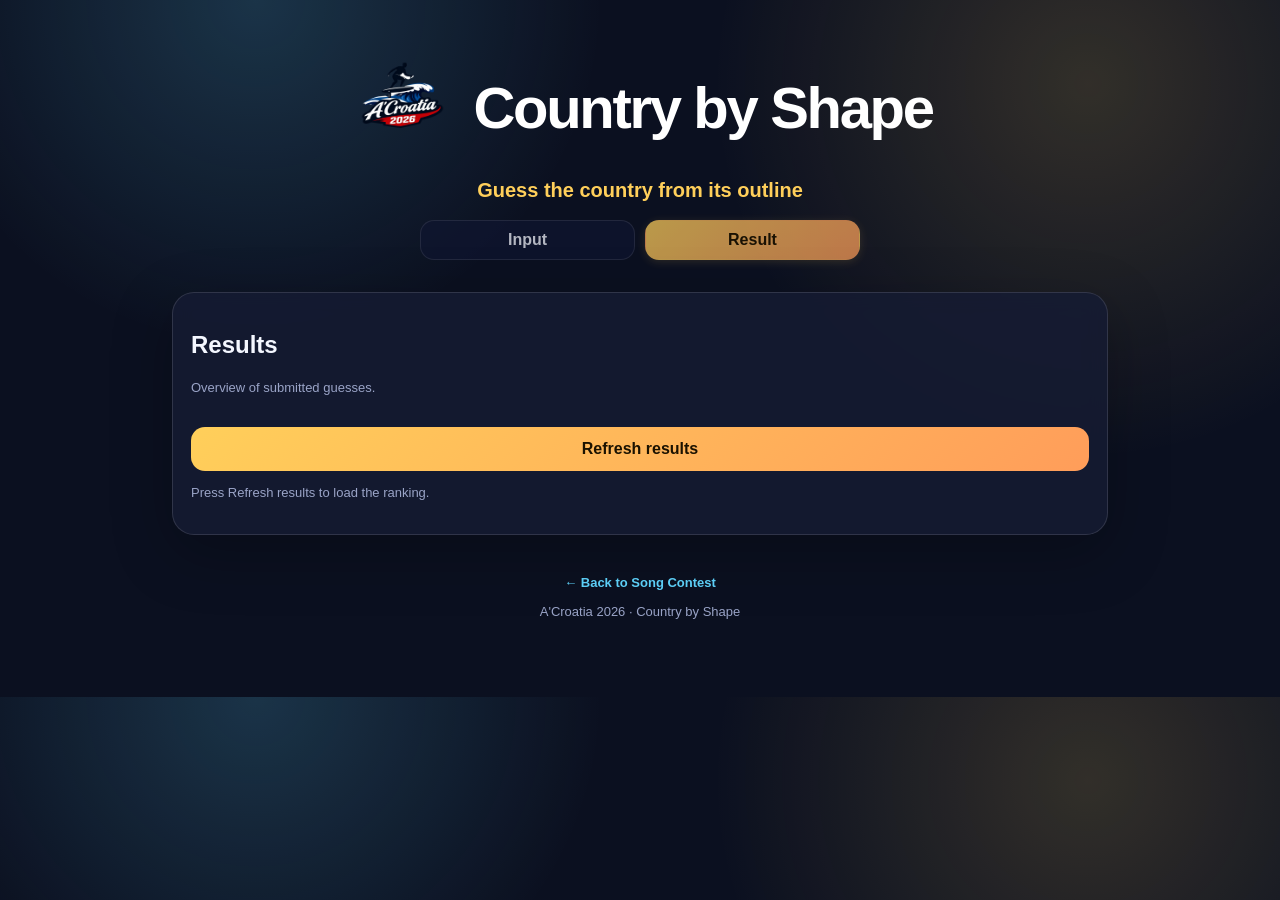
==== country-by-shape.html @ e0449233 "Add Country by Shape as a separate scoring game with API support. Introduce a dedicated page with pa" ====
<!doctype html>
<html lang="en">
<head>
  <meta charset="utf-8" />
  <meta name="viewport" content="width=device-width,initial-scale=1" />
  <title>Country by Shape – A'Croatia 2026</title>
  <link rel="stylesheet" href="css/style.css?v=42" />
</head>
<body>
  <div class="wrap">
    <header>
      <h1 class="title">
        <a href="https://www.chillex.cloud/Challenge/" target="_blank">
          <img src="./images/logo.png" alt="A'Croatia Logo" class="logo">
        </a>
        <span>Country by Shape</span>
      </h1>

      <div class="sub-row">
        <div class="sub">Guess the country from its outline</div>
      </div>

      <div class="tabs">
        <button id="tabInputBtn" class="secondary" onclick="showInput()">Input</button>
        <button id="tabResultBtn" class="secondary active" onclick="showResult()">Result</button>
      </div>
    </header>

    <section id="inputView" class="card" style="display:none">
      <h2>Your Guess</h2>
      <p class="small">Enter each player one by one. Already submitted players cannot be submitted again.</p>

      <label for="playerName">Player</label>
      <select id="playerName" autocomplete="off"></select>

      <div id="countryList" class="country-list"></div>

      <div id="correctCounter" class="country-correct-counter">0/20 correct</div>
      <button id="submitCountryResultBtn" type="button" onclick="submitCountryResult()">Submit result</button>

      <div id="inputMessage" class="msg"></div>
    </section>

    <section id="resultView" class="card">
      <h2>Results</h2>
      <p class="small">Overview of submitted guesses.</p>
      <button id="refreshResultBtn" onclick="loadCountryResults()">Refresh results</button>
      <div id="countryResults"><p class="small">Press Refresh results to load the ranking.</p></div>
    </section>

    <footer>
      <a href="index.html">← Back to Song Contest</a>
      <p class="small">A'Croatia 2026 · Country by Shape</p>
    </footer>
  </div>

  <div id="inputPasswordOverlay" class="modal-overlay" style="display:none">
    <div class="modal country-password-modal">
      <h2>Input access</h2>
      <p class="small">Enter the password to enter results.</p>
      <label for="inputPassword">Password</label>
      <input id="inputPassword" type="password" autocomplete="off" onkeydown="if(event.key==='Enter')submitInputPassword()" />
      <div id="inputPasswordMessage" class="msg"></div>
      <div class="modal-actions">
        <button class="secondary" type="button" onclick="closeInputPasswordModal()">Cancel</button>
        <button type="button" onclick="submitInputPassword()">Continue</button>
      </div>
    </div>
  </div>

  <script src="js/country-by-shape.js?v=42"></script>
</body>
</html>
---- css/style.css ----
:root{
  --bg:#0b1020; --card:#151b33; --muted:#9aa4c7; --text:#f4f7ff;
  --accent:#ffcf5a; --accent2:#60d6ff; --danger:#ff6b6b; --ok:#7CFFB2;
  --border:rgba(255,255,255,.12); --success:#28a745;
}
*{box-sizing:border-box}
body{margin:0;font-family:-apple-system,BlinkMacSystemFont,"Segoe UI",Roboto,Arial,sans-serif;background:radial-gradient(circle at 20% 0%,rgba(96,214,255,.18),transparent 28%),radial-gradient(circle at 85% 12%,rgba(255,207,90,.16),transparent 30%),var(--bg);color:var(--text)}
.wrap{max-width:980px;margin:0 auto;padding:22px}
header{padding:26px 0 16px;text-align:center}
h1{margin:0;font-size:clamp(30px,7vw,58px);line-height:1;letter-spacing:-.04em;color:#fff}
.title{
    display:flex;
    align-items:center;
    justify-content:center;
    gap:16px;
    color:#fff;
}

.logo{
    height:1.9em;
    width:auto;
}
.title > span,
.title > span span{color:#fff}
.sub-row{display:flex;align-items:center;justify-content:center;gap:12px;margin-top:12px;max-width:520px;margin-left:auto;margin-right:auto}
.sub{color:var(--accent);margin-top:0;font-size:20px;font-weight:600}
.rules-btn{width:auto;margin:0;padding:5px 12px;font-size:12px;font-weight:700;line-height:1;opacity:.85;white-space:nowrap}
.rules-btn:hover{opacity:1}
.card{background:rgba(21,27,51,.86);border:1px solid var(--border);border-radius:22px;padding:18px;margin:16px 0;box-shadow:0 18px 60px rgba(0,0,0,.25);backdrop-filter:blur(10px)}
label{display:block;margin:12px 0 7px;color:#dbe4ff;font-weight:700}
input,select,button{width:100%;font-size:16px;border-radius:14px;border:1px solid var(--border);padding:13px 14px;background:#0f1530;color:var(--text)}
select:focus,input:focus{outline:2px solid rgba(96,214,255,.55)}
.grid{display:grid;grid-template-columns:repeat(5,1fr);gap:10px}
.points{font-size:22px;color:var(--accent);font-weight:900}
button{cursor:pointer;background:linear-gradient(135deg,var(--accent),#ff9d5a);color:#1b1200;font-weight:900;border:0;margin-top:16px}
button.secondary{background:#0f1530;color:var(--text);border:1px solid var(--border)}
button:disabled{opacity:.55;cursor:not-allowed}
button.completed{background:var(--success);color:white;opacity:1;cursor:not-allowed}
.vote-message{margin-top:12px}
.msg{padding:12px 14px;border-radius:14px;margin-top:12px;display:none}
.msg.ok{display:block;background:rgba(124,255,178,.12);border:1px solid rgba(124,255,178,.35);color:var(--ok)}
.msg.err{display:block;background:rgba(255,107,107,.12);border:1px solid rgba(255,107,107,.35);color:var(--danger)}
.songlist{display:grid;grid-template-columns:repeat(2,1fr);gap:8px;margin-top:8px}
.song{
  padding:10px 12px;
  background:rgba(255,255,255,.05);
  border:1px solid var(--border);
  border-radius:12px;
  display:flex;
  align-items:center;
  gap:10px;
}

.song-line{
  display:flex;
  flex-direction:column;
  gap:4px;
  min-width:0;
}

.song-title{
  font-weight:700;
  color:#fff;
  line-height:1.3;
}

.song-artist{
  color:var(--muted);
  font-size:14px;
  line-height:1.3;
}

.result-song-cell .song-line{
  gap:2px;
}
.small{color:var(--muted);font-size:13px;line-height:1.45}
.reset-browser-vote{margin-top:12px;text-align:center}
.reset-browser-vote a{color:var(--muted);font-size:12px;text-decoration:underline;opacity:.75}
.reset-browser-vote a:hover{opacity:1}
.result-stats{display:grid;grid-template-columns:repeat(2,1fr);gap:10px;margin:14px 0}
.stat{background:rgba(255,255,255,.05);border:1px solid var(--border);border-radius:16px;padding:12px}
.stat-head{display:flex;align-items:center;justify-content:space-between;gap:8px}
.stat-inline{display:flex;align-items:baseline;gap:8px;flex-wrap:wrap;min-width:0}
.stat-inline b{font-size:24px;color:var(--accent);line-height:1.1;flex:0 0 auto}
.stat-label{display:inline;margin:0;color:var(--muted);font-size:13px;line-height:1.35}
.stat-expand-btn{width:auto;min-width:36px;margin:0;padding:6px 10px;font-size:14px;line-height:1;background:rgba(255,255,255,.04);color:var(--text);border:1px solid var(--border);font-weight:700}
.stat-expand-btn:hover{background:rgba(255,255,255,.08)}
.stat-details{margin-top:12px;padding-top:12px;border-top:1px solid var(--border);text-align:left}
.voter-group + .voter-group{margin-top:12px}
.voter-group h4{margin:0 0 6px;font-size:12px;text-transform:uppercase;letter-spacing:.04em;color:var(--muted)}
.voter-group ul{margin:0;padding-left:18px}
.voter-group li{margin:3px 0;font-size:14px}
.voter-group .empty{color:var(--muted);font-size:13px;font-style:italic;list-style:none;padding-left:0}
table{width:100%;border-collapse:collapse;margin-top:10px}
th,td{padding:10px;border-bottom:1px solid var(--border);text-align:left}
th{color:var(--muted);font-size:13px;text-transform:uppercase;letter-spacing:.04em}
.rank{font-weight:900;color:var(--accent)}
.bar{height:10px;background:rgba(255,255,255,.08);border-radius:999px;overflow:hidden}
.bar span{display:block;height:100%;background:linear-gradient(90deg,var(--accent2),var(--accent));border-radius:999px}
footer{color:var(--muted);text-align:center;padding:24px 0 40px;font-size:13px}
footer a{color:var(--accent2);text-decoration:none;font-weight:600}
footer a:hover{text-decoration:underline}
.tabs{display:flex;gap:10px;flex-wrap:wrap;justify-content:center;margin-top:18px;max-width:440px;margin-left:auto;margin-right:auto}
.tabs button{flex:1 1 0;width:auto;min-width:0;margin:0;padding:10px 14px;background:#0f1530;color:var(--text);border:1px solid var(--border);font-weight:700;opacity:.72;transition:background .15s,border-color .15s,color .15s,box-shadow .15s,opacity .15s}
.tabs button.active{background:linear-gradient(135deg,rgba(255,207,90,.82),rgba(255,157,90,.82));color:#1b1200;border-color:transparent;font-weight:900;opacity:.88;box-shadow:0 2px 10px rgba(255,207,90,.16)}
#refreshResultsBtn{opacity:.72}
.modal-overlay{position:fixed;inset:0;z-index:9999;background:rgba(0,0,0,.65);display:flex;align-items:center;justify-content:center;padding:20px}
.modal{width:min(460px,100%);background:rgba(21,27,51,.98);border:1px solid var(--border);border-radius:24px;box-shadow:0 28px 90px rgba(0,0,0,.45);padding:22px;text-align:center}
.modal h2{margin-top:0}.modal p{color:var(--muted)}
.confirm-voter-name,.modal p.confirm-voter-name{margin:0 0 6px;font-size:16px;font-weight:600;color:var(--accent);line-height:1.3}
.confirm-vote-summary{margin:14px 0 16px;text-align:left}
.confirm-vote-row{display:flex;align-items:flex-start;gap:10px;padding:8px 10px;background:rgba(255,255,255,.05);border:1px solid var(--border);border-radius:10px;margin-bottom:6px}
.confirm-vote-row:last-child{margin-bottom:0}
.confirm-points{flex:0 0 auto;display:flex;align-items:baseline;gap:4px;min-width:72px;line-height:1.3}
.confirm-points-value{font-size:22px;font-weight:900;color:var(--accent)}
.confirm-points-label{font-size:13px;font-weight:600;color:var(--muted)}
.confirm-song{flex:1 1 auto;font-size:14px;line-height:1.35;text-align:left;overflow-wrap:anywhere}
.confirm-song-stack{display:flex;flex-direction:column;gap:4px}
.modal-actions{display:grid;grid-template-columns:1fr 1fr;gap:10px}
.rules-modal{width:min(560px,100%);max-height:85vh;overflow-y:auto;text-align:left}
.rules-modal h2{margin-top:0;text-align:center;color:var(--text)}
.rules-modal h3{margin:18px 0 8px;font-size:15px;color:var(--accent)}
.rules-modal p{margin:0 0 8px;color:var(--muted);font-size:14px;line-height:1.5}
.rules-list{margin:0 0 4px;padding-left:20px;color:var(--text)}
.rules-list li{margin:6px 0;font-size:14px;line-height:1.45}
.rules-list-highlight li{font-weight:600}
.rules-got-it{width:auto;min-width:120px;max-width:160px;margin:18px auto 0;padding:10px 18px;display:block;font-size:15px;opacity:.72}
.rules-got-it:hover{opacity:.88}
@media(max-width:760px){.grid{grid-template-columns:1fr}.wrap{padding:14px}.card{padding:15px}.songlist{grid-template-columns:1fr}}
@media(max-width:560px){
  .result-stats{grid-template-columns:1fr}
  .modal-actions{grid-template-columns:1fr}
  .sub-row{flex-direction:column;align-items:center;gap:8px;padding:0 10px}
  .sub{font-size:18px;text-align:center}
  .rules-btn{margin:0}
  .modal-overlay{padding:14px;align-items:center;justify-content:center}
  .rules-modal{padding:18px 16px 16px;text-align:center}
  .rules-modal h2,.rules-modal h3,.rules-modal p{text-align:center}
  .rules-list{display:inline-block;text-align:left;margin-left:auto;margin-right:auto;max-width:100%}
  .rules-got-it{min-width:110px;max-width:140px;padding:9px 16px;font-size:14px}
}


/* Results table: compact columns for rank, points and bar; song gets remaining width */
#results table{
  width:100%;
  table-layout:auto;
}

#results th:nth-child(1),
#results td:nth-child(1){
  width:1%;
  white-space:nowrap;
  text-align:center;
  padding-left:6px;
  padding-right:8px;
}

#results th:nth-child(2),
#results td:nth-child(2){
  width:auto;
  min-width:0;
  overflow-wrap:anywhere;
}

#results th:nth-child(3),
#results td:nth-child(3){
  width:1%;
  white-space:nowrap;
  text-align:center;
  padding-left:8px;
  padding-right:8px;
}

#results th:nth-child(4),
#results td:nth-child(4){
  width:70px;
  min-width:70px;
  max-width:70px;
  padding-left:6px;
  padding-right:0;
}

#results .bar{
  width:64px;
}

@media(max-width:560px){
  #results th,
  #results td{
    padding-top:8px;
    padding-bottom:8px;
  }

  #results th:nth-child(1),
  #results td:nth-child(1){
    padding-left:2px;
    padding-right:5px;
  }

  #results th:nth-child(3),
  #results td:nth-child(3){
    padding-left:5px;
    padding-right:5px;
  }

  #results th:nth-child(4),
  #results td:nth-child(4){
    width:48px;
    min-width:48px;
    max-width:48px;
    padding-left:4px;
  }

  #results .bar{
    width:44px;
  }
}

.song{
  display:flex;
  align-items:center;
  justify-content:flex-start;
  gap:8px;
  text-align:left;
}

.song b{
  flex:0 0 auto;
}

.song .song-line{
  flex:1 1 auto;
  min-width:0;
  text-align:left;
  overflow-wrap:anywhere;
}

.spotifyLink{
  flex:0 0 auto;
  text-decoration:none;
  font-size:22px;
  margin-left:auto;
  border-radius:8px;
  padding:2px 6px;
  transition:background .15s,box-shadow .15s,filter .15s,transform .15s;
}

.spotifyLink:hover{
  transform:scale(1.2);
}

.spotifyLink.active{
  background:rgba(124,255,178,.18);
  box-shadow:0 0 0 2px var(--ok);
  filter:hue-rotate(85deg) saturate(2.4);
}

.best-ever-section{
  margin-top:22px;
  padding-top:20px;
  border-top:1px solid var(--border);
}

.best-ever-heading{
  margin:0 0 6px;
  font-size:20px;
  color:var(--accent);
}

.best-ever-results{
  display:grid;
  gap:8px;
  margin-top:10px;
}

.best-ever-result{
  width:100%;
  margin:0;
  padding:12px 14px;
  text-align:left;
  background:rgba(255,255,255,.05);
  border:1px solid var(--border);
  color:var(--text);
  display:flex;
  flex-direction:column;
  gap:4px;
}

.best-ever-result:hover{
  background:rgba(255,255,255,.08);
  border-color:rgba(96,214,255,.35);
}

.best-ever-result-title{
  font-weight:700;
  line-height:1.3;
}

.best-ever-result-artist{
  color:var(--muted);
  font-size:14px;
}

.best-ever-selected{
  margin-top:12px;
  padding:12px 14px;
  background:rgba(255,207,90,.08);
  border:1px solid rgba(255,207,90,.25);
  border-radius:14px;
}

.best-ever-selected-row{
  display:flex;
  align-items:center;
  justify-content:space-between;
  gap:12px;
}

.best-ever-selected-text{
  display:flex;
  flex-direction:column;
  gap:4px;
  min-width:0;
}

.best-ever-artist{
  color:var(--muted);
  font-size:14px;
}

.best-ever-preview{
  flex:0 0 auto;
  color:var(--accent);
  text-decoration:none;
  font-weight:700;
  white-space:nowrap;
}

.best-ever-preview:hover{
  text-decoration:underline;
}

.best-ever-empty{
  margin:8px 0 0;
}

#bestEverSubmitBtn{
  margin-top:14px;
}

.country-list{
  display:grid;
  gap:8px;
  margin-top:16px;
}

.country-row{
  display:flex;
  align-items:center;
  justify-content:space-between;
  gap:12px;
  padding:10px 12px;
  background:rgba(255,255,255,.05);
  border:1px solid var(--border);
  border-radius:12px;
}

.country-label{
  font-weight:700;
  color:#fff;
}

.country-correct-label{
  display:flex;
  align-items:center;
  gap:8px;
  margin:0;
  color:var(--muted);
  font-size:14px;
  font-weight:600;
  cursor:pointer;
  white-space:nowrap;
}

.country-correct-checkbox{
  width:auto;
  margin:0;
  padding:0;
  accent-color:var(--accent);
  cursor:pointer;
}

.country-correct-counter{
  margin-top:16px;
  text-align:center;
  font-size:22px;
  font-weight:900;
  color:var(--accent);
}

#submitCountryResultBtn{
  margin-top:12px;
}

.country-results-table .country-result-name{
  display:block;
  font-weight:700;
  color:#fff;
}

.country-results-table .country-result-meta{
  display:block;
  margin-top:2px;
}

.country-password-modal{
  text-align:left;
}

.country-password-modal h2{
  text-align:center;
}

.country-password-modal .modal-actions{
  margin-top:16px;
}
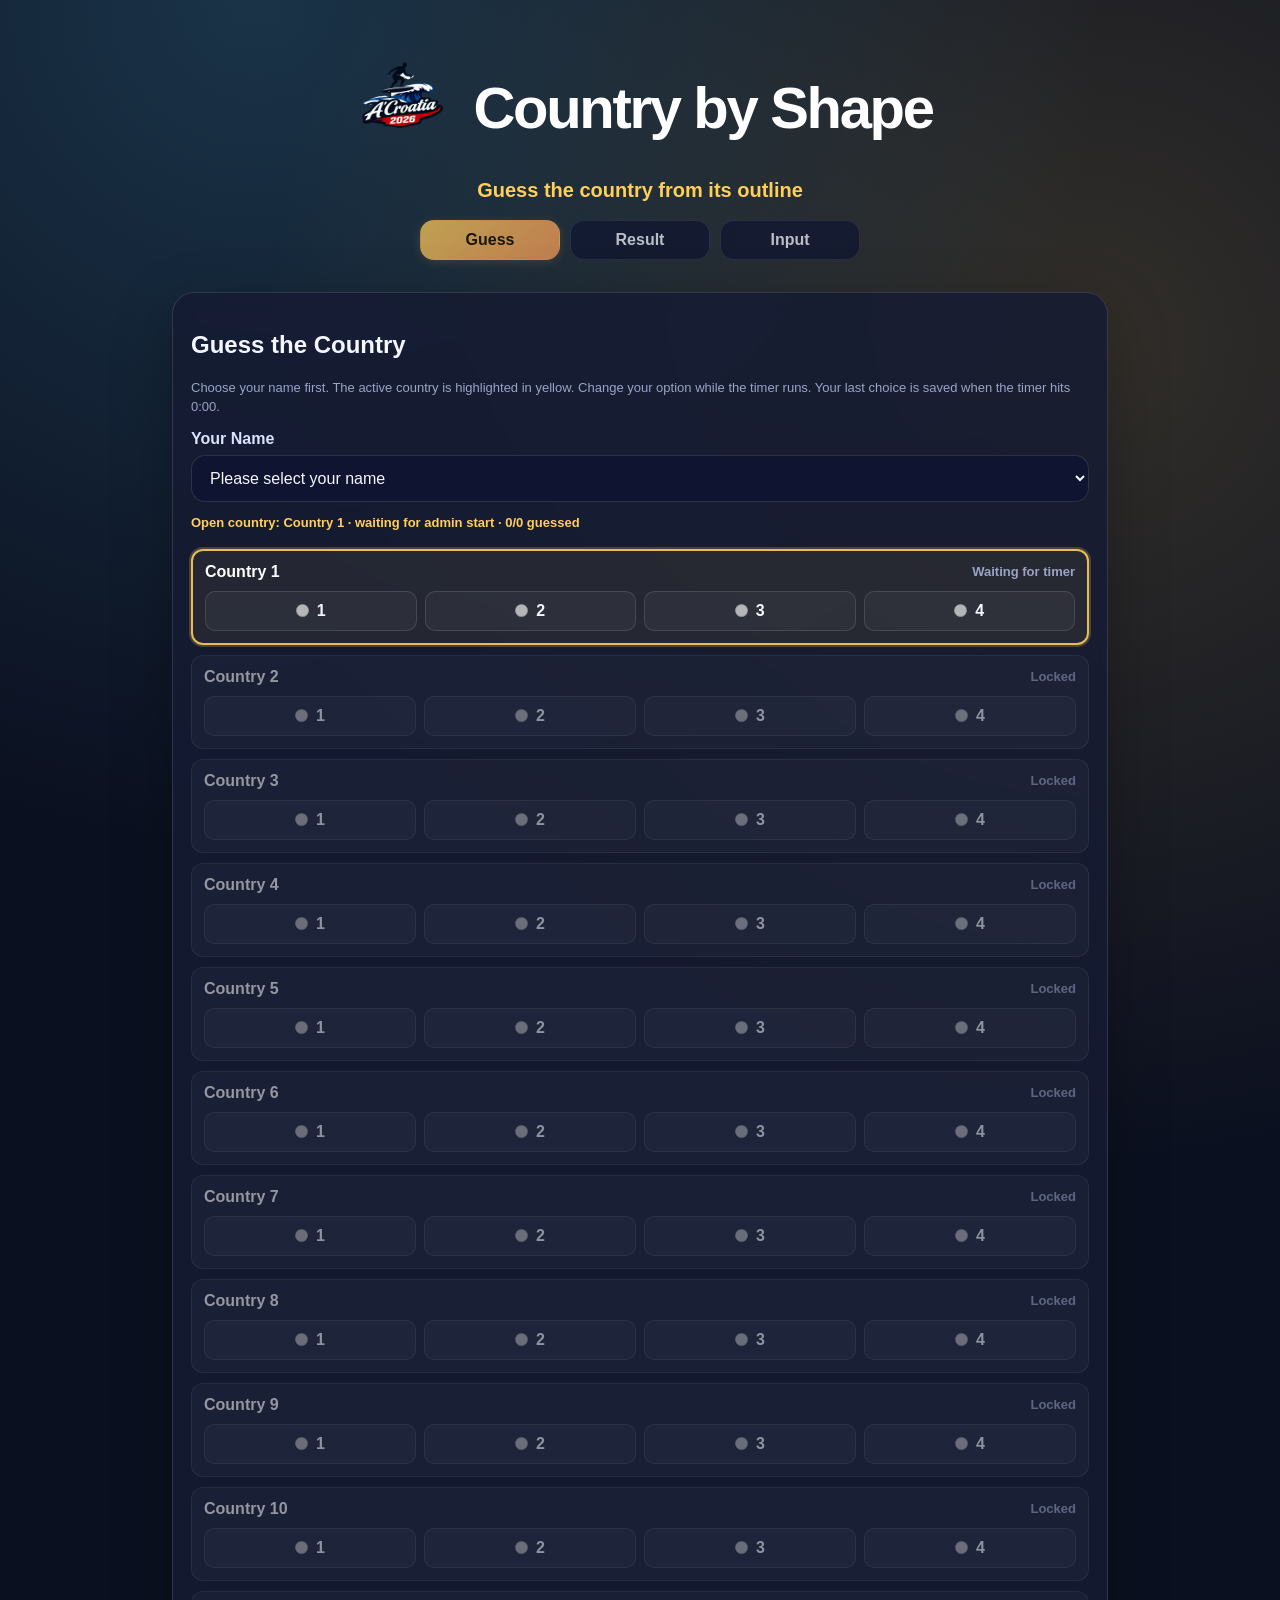
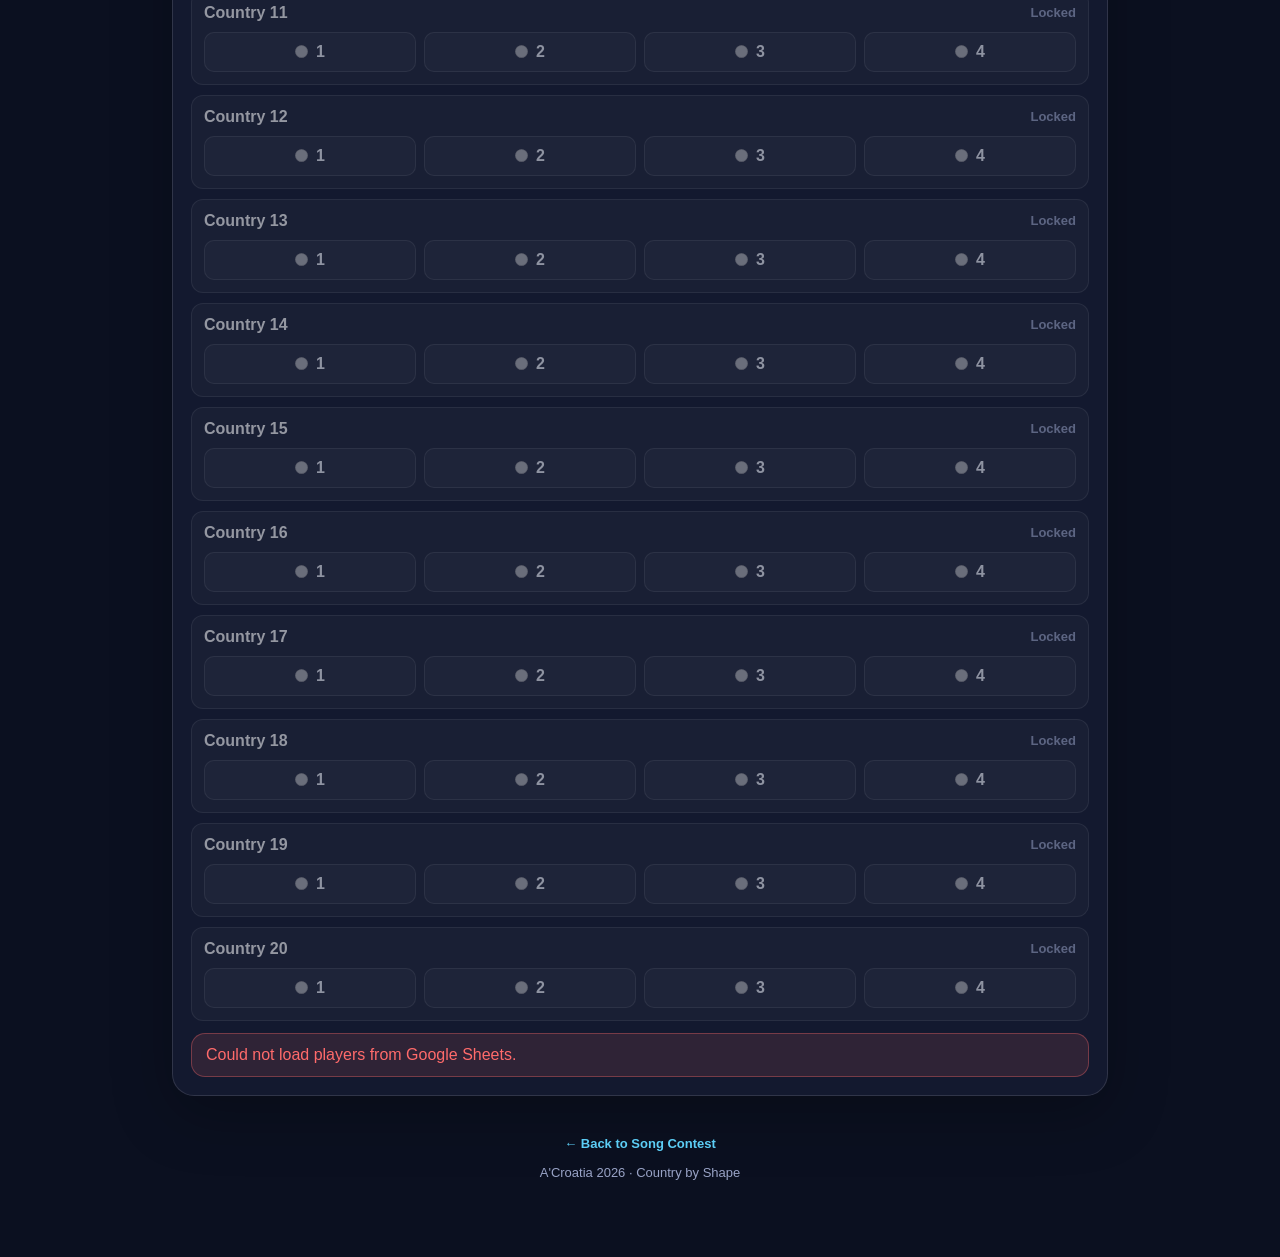
==== commit 279c982d: "Add admin-driven Country by Shape guessing flow with local 30s timers. Fix Apps Script getRange usag" ====
--- a/country-by-shape.html
+++ b/country-by-shape.html
@@ -4,7 +4,7 @@
   <meta charset="utf-8" />
   <meta name="viewport" content="width=device-width,initial-scale=1" />
   <title>Country by Shape – A'Croatia 2026</title>
-  <link rel="stylesheet" href="css/style.css?v=42" />
+  <link rel="stylesheet" href="css/style.css?v=54" />
 </head>
 <body>
   <div class="wrap">
@@ -21,27 +21,38 @@
       </div>
 
       <div class="tabs">
+        <button id="tabGuessBtn" class="secondary active" onclick="showGuess()">Guess</button>
+        <button id="tabResultBtn" class="secondary" onclick="showResult()">Result</button>
         <button id="tabInputBtn" class="secondary" onclick="showInput()">Input</button>
-        <button id="tabResultBtn" class="secondary active" onclick="showResult()">Result</button>
       </div>
     </header>
 
+    <section id="guessView" class="card">
+      <h2>Guess the Country</h2>
+      <p class="small">Choose your name first. The active country is highlighted in yellow. Change your option while the timer runs. Your last choice is saved when the timer hits 0:00.</p>
+
+      <label for="guessPlayerName">Your Name</label>
+      <select id="guessPlayerName" autocomplete="off"></select>
+
+      <p id="guessActiveInfo" class="small country-guess-active-info">Open country: Country 1</p>
+
+      <div id="guessCountryList" class="country-guess-list"></div>
+
+      <button id="submitCountryGuessBtn" type="button" onclick="submitCountryGuess()" style="display:none" aria-hidden="true">Submit guess</button>
+      <div id="guessMessage" class="msg"></div>
+    </section>
+
     <section id="inputView" class="card" style="display:none">
-      <h2>Your Guess</h2>
-      <p class="small">Enter each player one by one. Already submitted players cannot be submitted again.</p>
+      <h2>Input</h2>
+      <p class="small">Per country: Start timer (30s). Players guess in parallel. After 30s enter the correct answer and Submit.</p>
+      <p id="adminStatus" class="small country-guess-active-info">Active country: Country 1 · 0/20 completed</p>
 
-      <label for="playerName">Player</label>
-      <select id="playerName" autocomplete="off"></select>
-
-      <div id="countryList" class="country-list"></div>
-
-      <div id="correctCounter" class="country-correct-counter">0/20 correct</div>
-      <button id="submitCountryResultBtn" type="button" onclick="submitCountryResult()">Submit result</button>
+      <div id="adminCountryList" class="country-guess-list"></div>
 
       <div id="inputMessage" class="msg"></div>
     </section>
 
-    <section id="resultView" class="card">
+    <section id="resultView" class="card" style="display:none">
       <h2>Results</h2>
       <p class="small">Overview of submitted guesses.</p>
       <button id="refreshResultBtn" onclick="loadCountryResults()">Refresh results</button>
@@ -68,6 +79,6 @@
     </div>
   </div>
 
-  <script src="js/country-by-shape.js?v=42"></script>
+  <script src="js/country-by-shape.js?v=54"></script>
 </body>
 </html>
--- a/css/style.css
+++ b/css/style.css
@@ -425,3 +425,166 @@
 .country-password-modal .modal-actions{
   margin-top:16px;
 }
+
+.country-guess-active-info{
+  margin-top:12px;
+  color:var(--accent);
+  font-weight:700;
+}
+
+.country-guess-list{
+  display:grid;
+  gap:10px;
+  margin-top:16px;
+}
+
+.country-guess-row{
+  padding:12px;
+  background:rgba(255,255,255,.05);
+  border:1px solid var(--border);
+  border-radius:12px;
+}
+
+.country-guess-row-waiting,
+.country-guess-row-active,
+.country-guess-row-up-next{
+  border:2px solid rgba(255,207,90,.9);
+  box-shadow:0 0 0 2px rgba(255,207,90,.22);
+  background:rgba(255,207,90,.07);
+}
+
+.country-guess-row-active{
+  border-color:rgba(255,207,90,1);
+}
+
+.country-guess-row-up-next{
+  border-style:dashed;
+}
+
+.country-guess-row-done{
+  opacity:.88;
+}
+
+.country-guess-row-locked,
+.country-guess-row-missed{
+  opacity:.55;
+}
+
+.country-guess-row-head{
+  display:flex;
+  align-items:center;
+  justify-content:space-between;
+  gap:12px;
+  margin-bottom:10px;
+}
+
+.country-guess-status-wrap{
+  display:flex;
+  align-items:center;
+  gap:10px;
+}
+
+.country-guess-countdown{
+  display:inline-flex;
+  align-items:center;
+  justify-content:center;
+  min-width:52px;
+  padding:4px 8px;
+  border-radius:999px;
+  background:rgba(255,207,90,.14);
+  border:1px solid rgba(255,207,90,.35);
+  color:var(--accent);
+  font-size:14px;
+  font-weight:900;
+  line-height:1;
+}
+
+.country-guess-status{
+  color:var(--muted);
+  font-size:13px;
+  font-weight:600;
+}
+
+.country-guess-options{
+  display:grid;
+  grid-template-columns:repeat(4, minmax(0, 1fr));
+  gap:8px;
+}
+
+.country-guess-option-label{
+  display:flex;
+  align-items:center;
+  justify-content:center;
+  gap:8px;
+  margin:0;
+  padding:10px 8px;
+  background:rgba(255,255,255,.04);
+  border:1px solid var(--border);
+  border-radius:10px;
+  color:var(--text);
+  font-weight:700;
+  cursor:pointer;
+}
+
+.country-guess-option-label input{
+  width:auto;
+  margin:0;
+  padding:0;
+  accent-color:var(--accent);
+}
+
+.country-guess-option-label input:disabled{
+  cursor:not-allowed;
+}
+
+.country-input-section{
+  margin-top:18px;
+  padding-top:18px;
+  border-top:1px solid var(--border);
+}
+
+.country-input-section:first-of-type{
+  margin-top:0;
+  padding-top:0;
+  border-top:0;
+}
+
+.country-input-heading{
+  margin:0 0 6px;
+  font-size:18px;
+  color:var(--accent);
+}
+
+.country-guess-row-closed{
+  opacity:.72;
+}
+
+.country-admin-actions{
+  display:flex;
+  gap:8px;
+  margin-top:10px;
+  flex-wrap:wrap;
+}
+
+.country-admin-actions button{
+  margin-top:0;
+}
+
+.country-admin-actions button.secondary{
+  flex:0 0 auto;
+}
+
+.country-admin-saved-choice{
+  font-size:13px;
+  color:var(--muted);
+}
+
+#submitCountryGuessBtn{
+  margin-top:12px;
+}
+
+@media(max-width:560px){
+  .country-guess-options{
+    grid-template-columns:repeat(2, minmax(0, 1fr));
+  }
+}
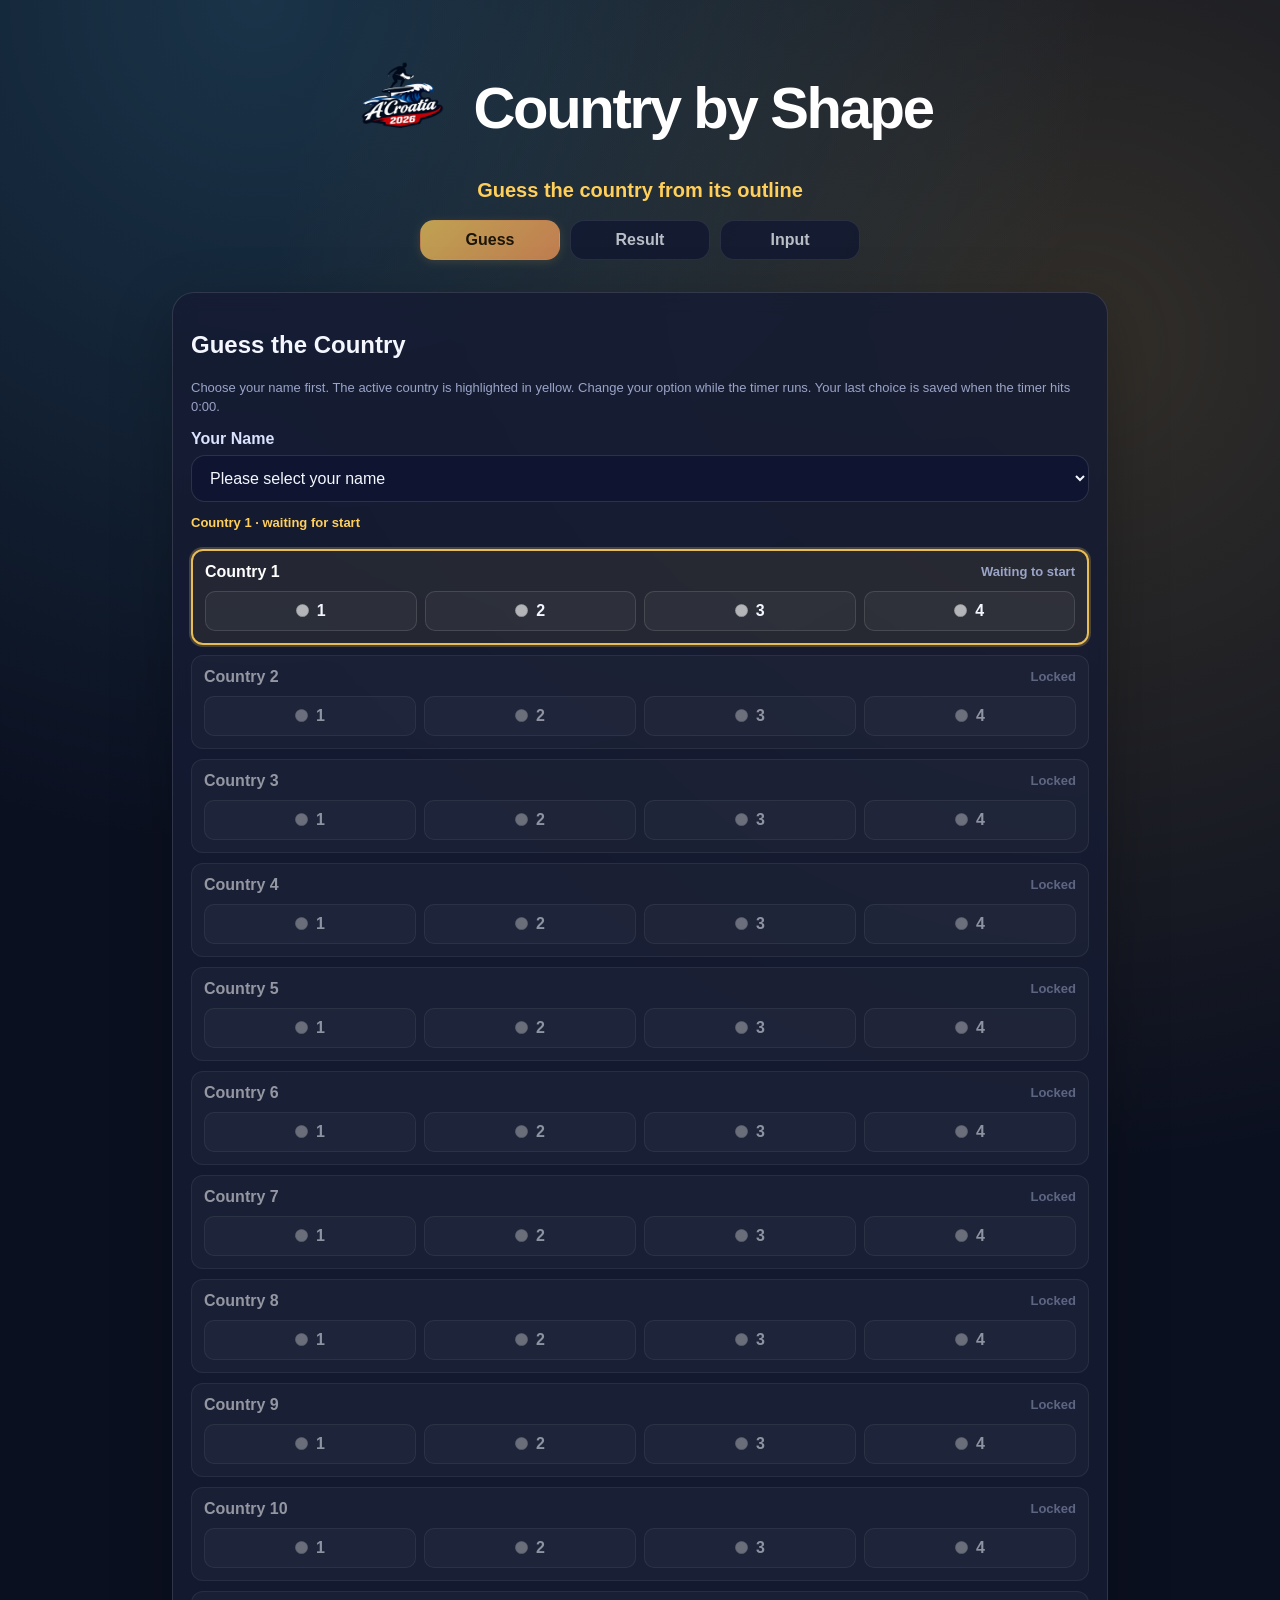
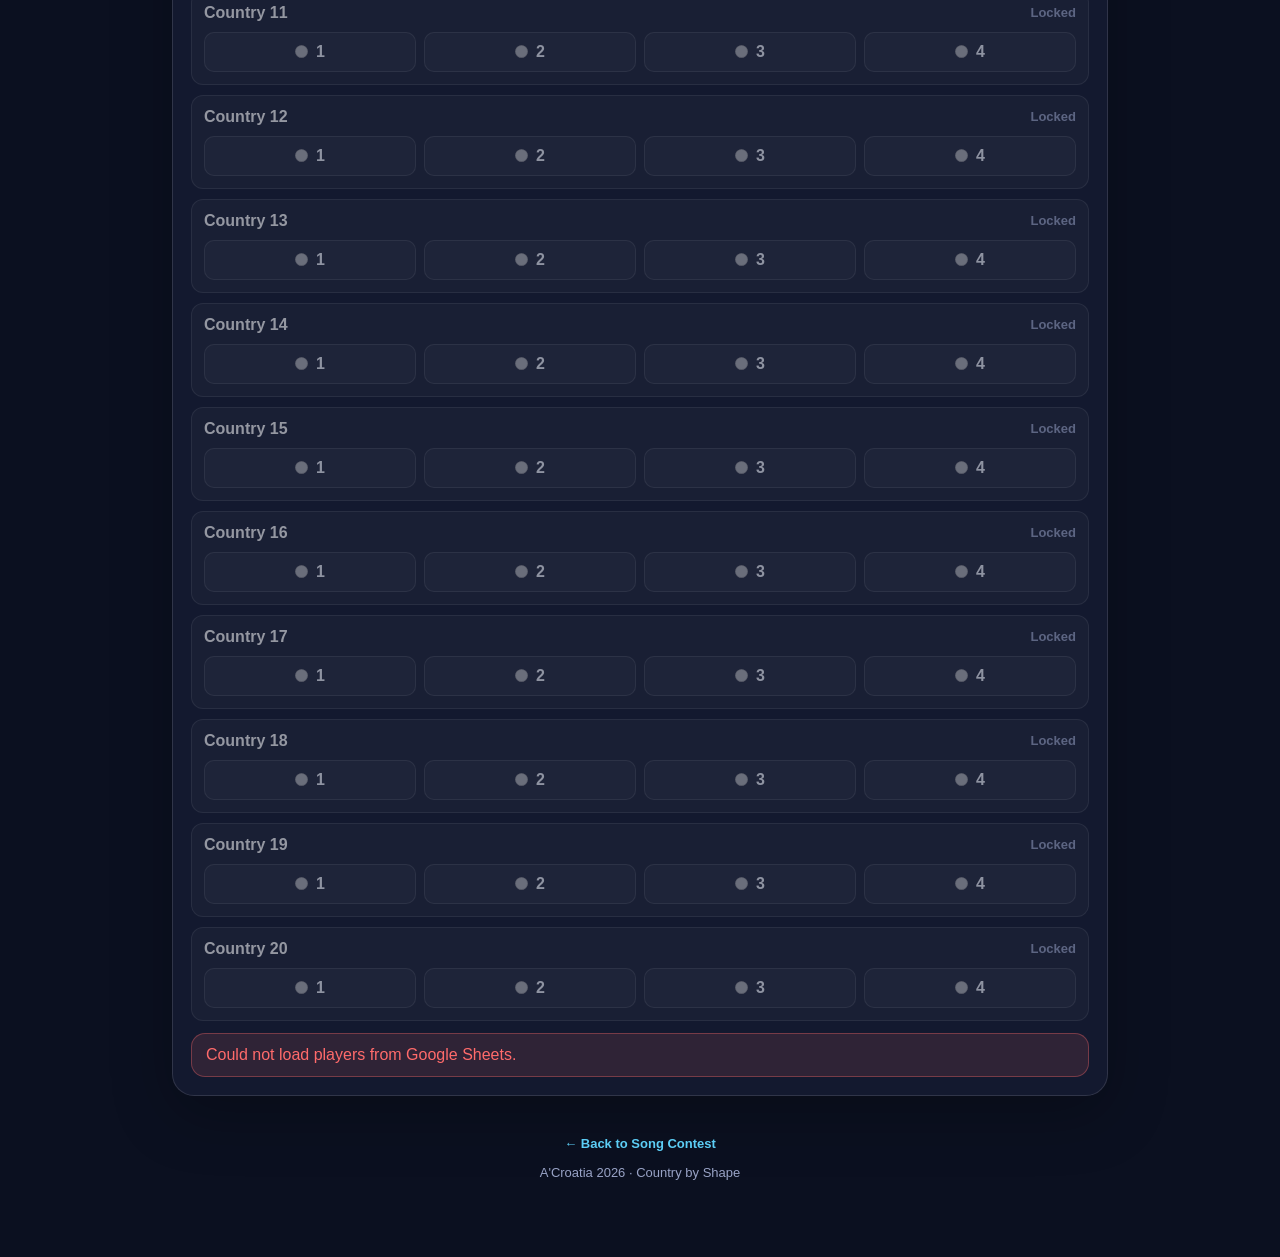
==== commit 7311c723: "Speed up Country by Shape timer start with optimistic UI and pulse polling. Start the admin countdow" ====
--- a/country-by-shape.html
+++ b/country-by-shape.html
@@ -4,7 +4,7 @@
   <meta charset="utf-8" />
   <meta name="viewport" content="width=device-width,initial-scale=1" />
   <title>Country by Shape – A'Croatia 2026</title>
-  <link rel="stylesheet" href="css/style.css?v=54" />
+  <link rel="stylesheet" href="css/style.css?v=68" />
 </head>
 <body>
   <div class="wrap">
@@ -44,7 +44,7 @@
 
     <section id="inputView" class="card" style="display:none">
       <h2>Input</h2>
-      <p class="small">Per country: Start timer (30s). Players guess in parallel. After 30s enter the correct answer and Submit.</p>
+      <p class="small">Per country: Start timer (20s). Players guess in parallel. After 20s enter the correct answer and Submit.</p>
       <p id="adminStatus" class="small country-guess-active-info">Active country: Country 1 · 0/20 completed</p>
 
       <div id="adminCountryList" class="country-guess-list"></div>
@@ -79,6 +79,6 @@
     </div>
   </div>
 
-  <script src="js/country-by-shape.js?v=54"></script>
+  <script src="js/country-by-shape.js?v=68"></script>
 </body>
 </html>
--- a/css/style.css
+++ b/css/style.css
@@ -537,6 +537,21 @@
   cursor:not-allowed;
 }
 
+.country-guess-option-label-saved{
+  border-color:rgba(76,175,120,.95);
+  background:rgba(76,175,120,.18);
+  box-shadow:0 0 0 2px rgba(76,175,120,.22);
+  color:#dff7e8;
+}
+
+.country-guess-row-done .country-guess-status{
+  color:#9fefc0;
+}
+
+.country-guess-option-label-saved input{
+  accent-color:#4caf78;
+}
+
 .country-input-section{
   margin-top:18px;
   padding-top:18px;
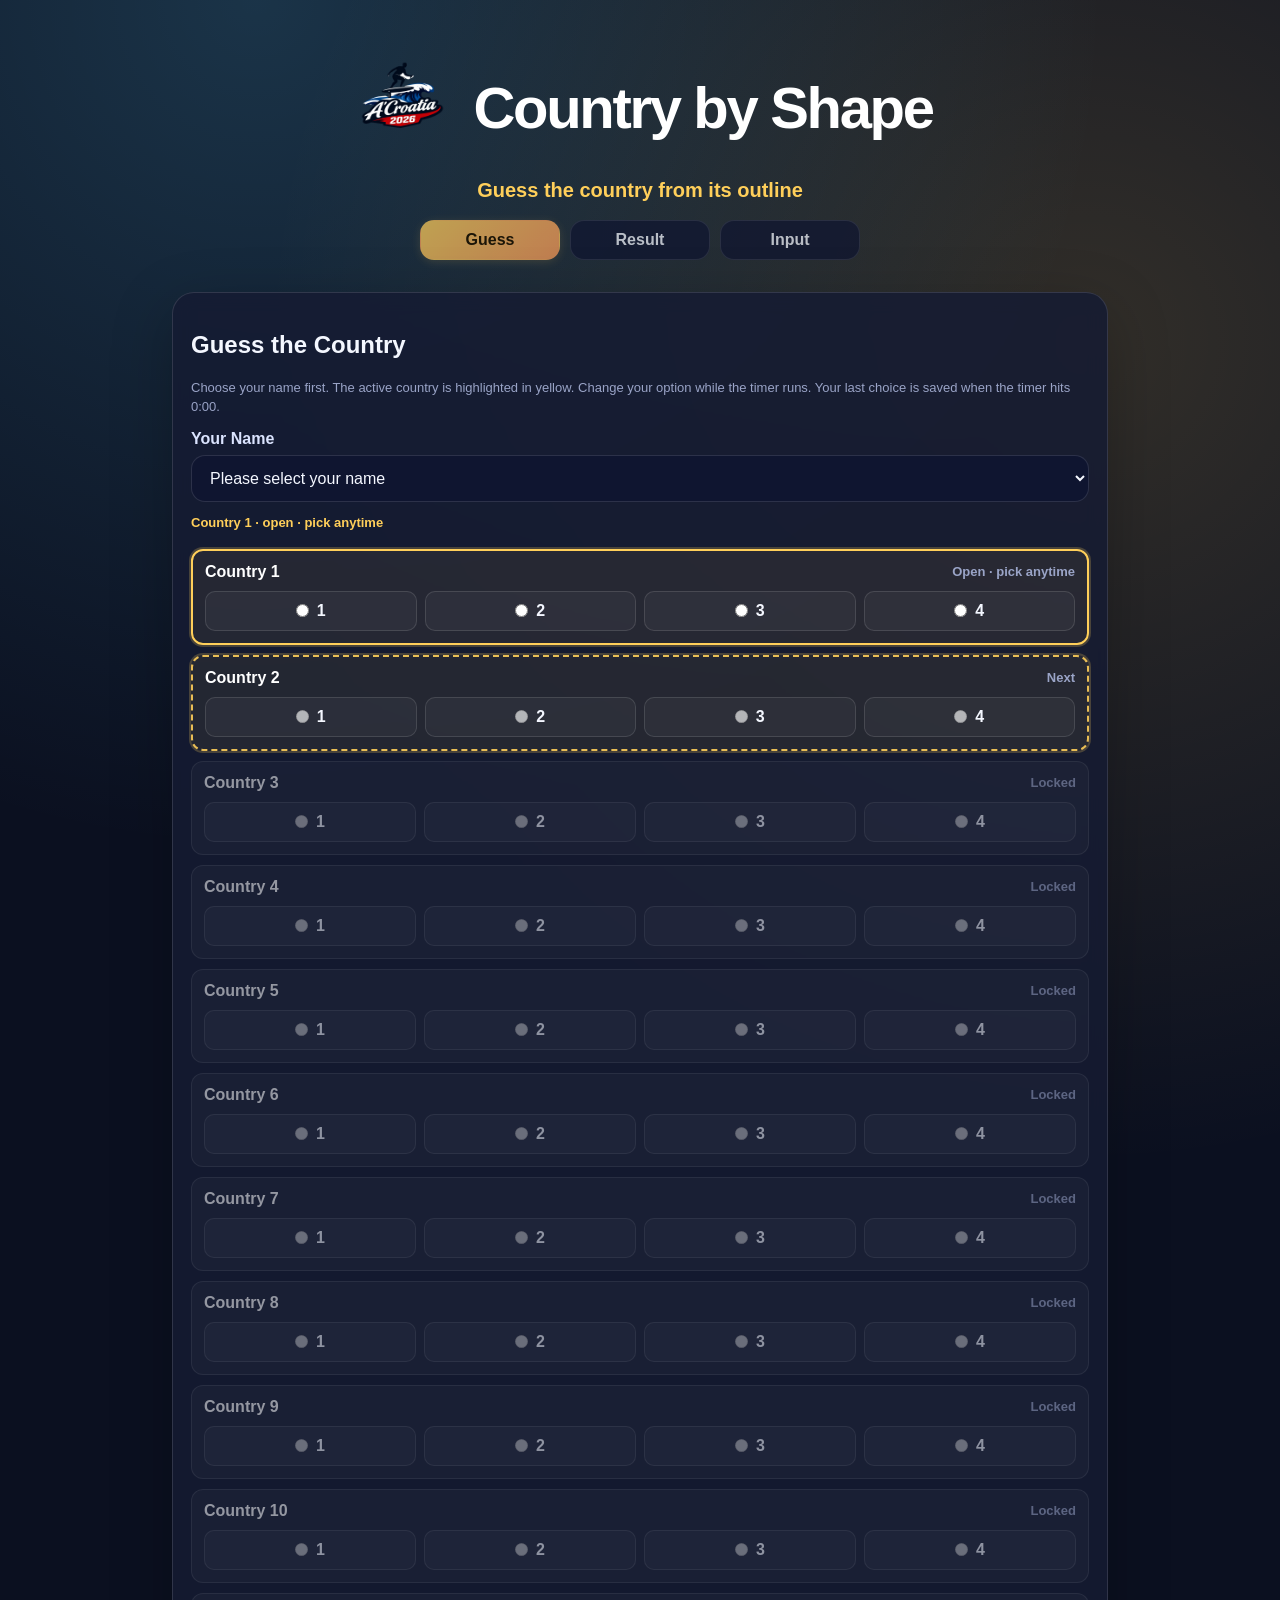
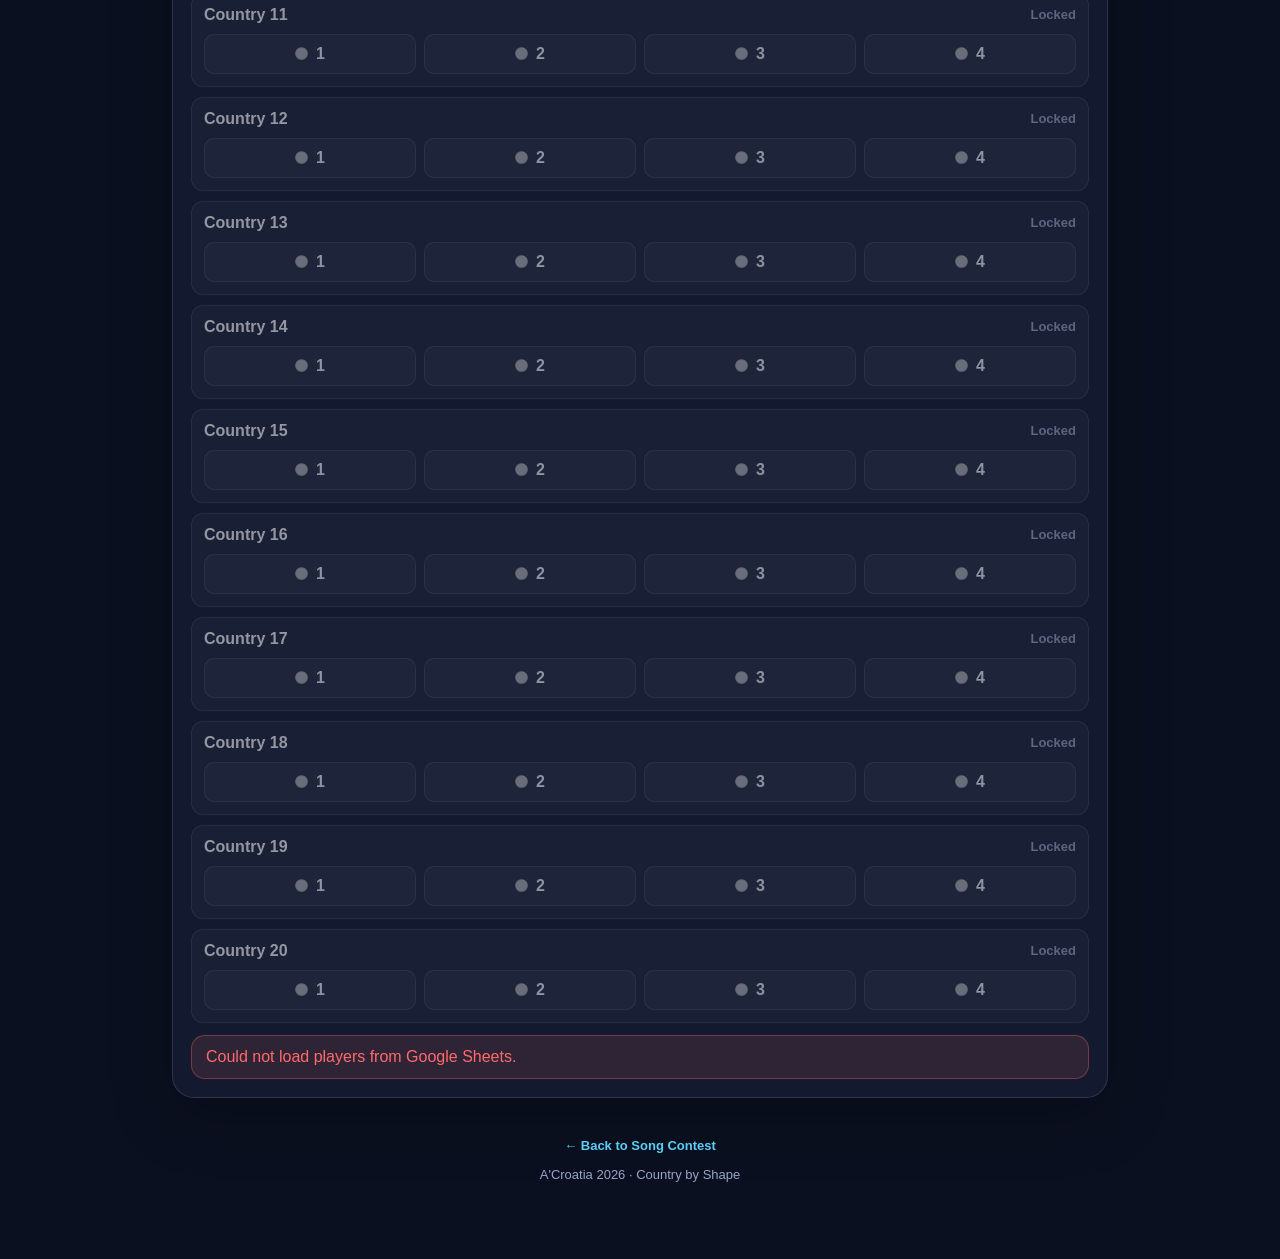
==== commit 2e0b365a: "Improve Country by Shape input feedback and unlock the next country after each deadline. Keep the se" ====
--- a/country-by-shape.html
+++ b/country-by-shape.html
@@ -4,7 +4,7 @@
   <meta charset="utf-8" />
   <meta name="viewport" content="width=device-width,initial-scale=1" />
   <title>Country by Shape – A'Croatia 2026</title>
-  <link rel="stylesheet" href="css/style.css?v=68" />
+  <link rel="stylesheet" href="css/style.css?v=73" />
 </head>
 <body>
   <div class="wrap">
@@ -79,6 +79,6 @@
     </div>
   </div>
 
-  <script src="js/country-by-shape.js?v=68"></script>
+  <script src="js/country-by-shape.js?v=73"></script>
 </body>
 </html>
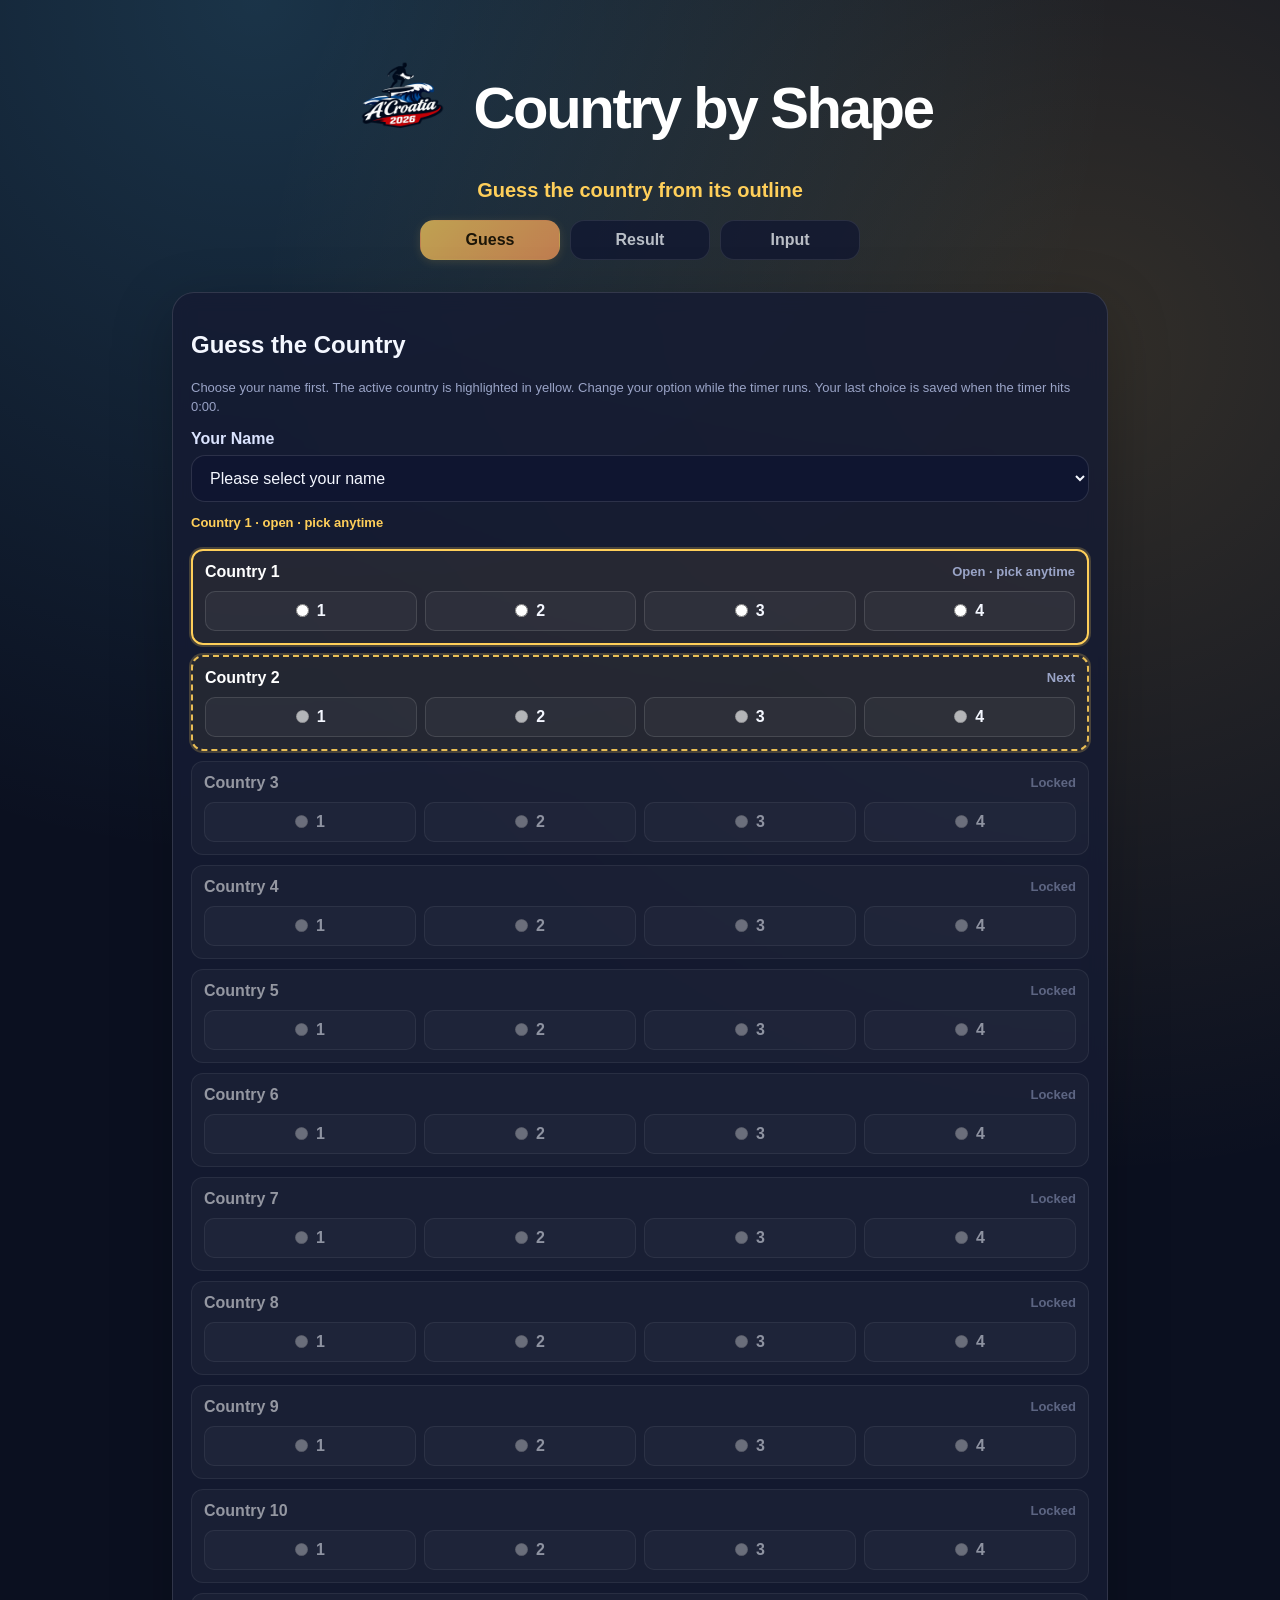
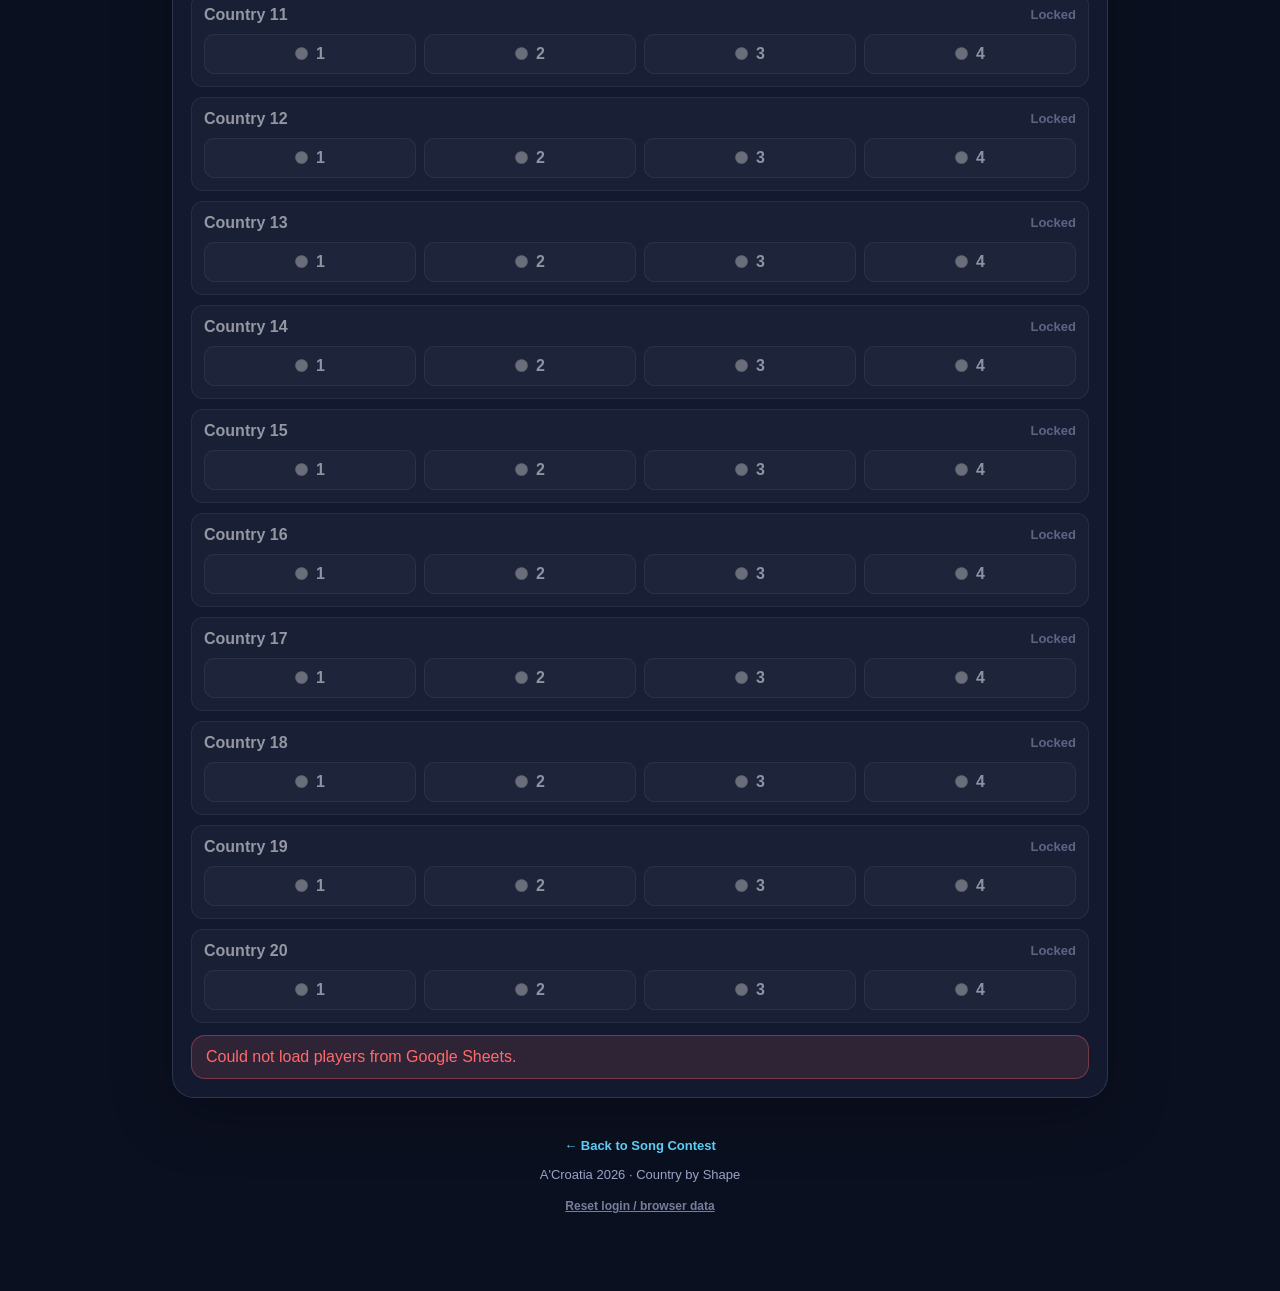
==== commit 6e0131a2: "Add shared device login and fix Country by Shape scoring. Persist the confirmed player name across a" ====
--- a/country-by-shape.html
+++ b/country-by-shape.html
@@ -4,7 +4,7 @@
   <meta charset="utf-8" />
   <meta name="viewport" content="width=device-width,initial-scale=1" />
   <title>Country by Shape – A'Croatia 2026</title>
-  <link rel="stylesheet" href="css/style.css?v=73" />
+  <link rel="stylesheet" href="css/style.css?v=76" />
 </head>
 <body>
   <div class="wrap">
@@ -62,7 +62,22 @@
     <footer>
       <a href="index.html">← Back to Song Contest</a>
       <p class="small">A'Croatia 2026 · Country by Shape</p>
+      <p class="small reset-browser-vote">
+        <a href="?reset=1">Reset login / browser data</a>
+      </p>
     </footer>
+  </div>
+
+  <div id="loginConfirmOverlay" class="modal-overlay" style="display:none">
+    <div class="modal">
+      <p id="loginConfirmVoterName" class="confirm-voter-name"></p>
+      <h2>Is this you?</h2>
+      <p class="small">Confirm to lock this name on this device for all games. Clear browser data or use Reset to switch users.</p>
+      <div class="modal-actions">
+        <button class="secondary" type="button" onclick="cancelLoginConfirm()">Cancel</button>
+        <button type="button" onclick="confirmLoginYes()">Yes, that's me</button>
+      </div>
+    </div>
   </div>
 
   <div id="inputPasswordOverlay" class="modal-overlay" style="display:none">
@@ -79,6 +94,7 @@
     </div>
   </div>
 
-  <script src="js/country-by-shape.js?v=73"></script>
+  <script src="js/session.js?v=76"></script>
+  <script src="js/country-by-shape.js?v=76"></script>
 </body>
 </html>
